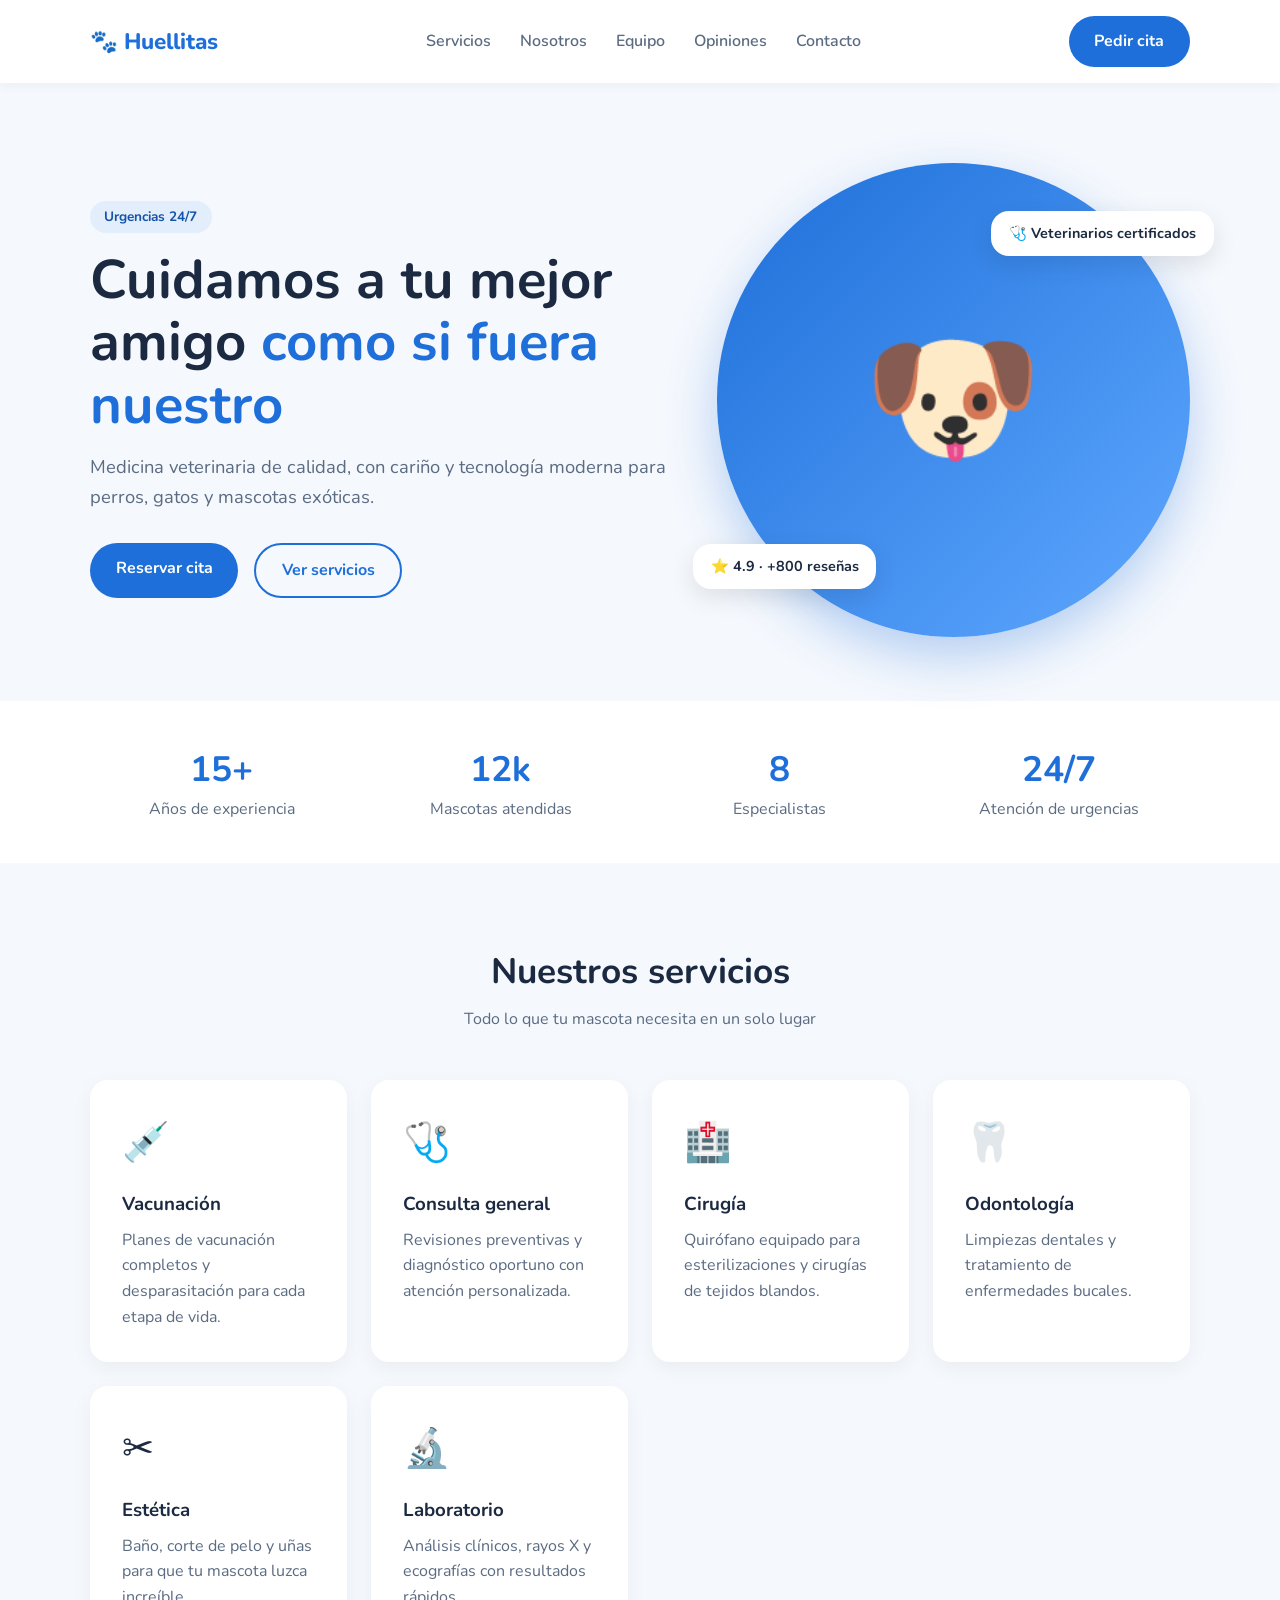
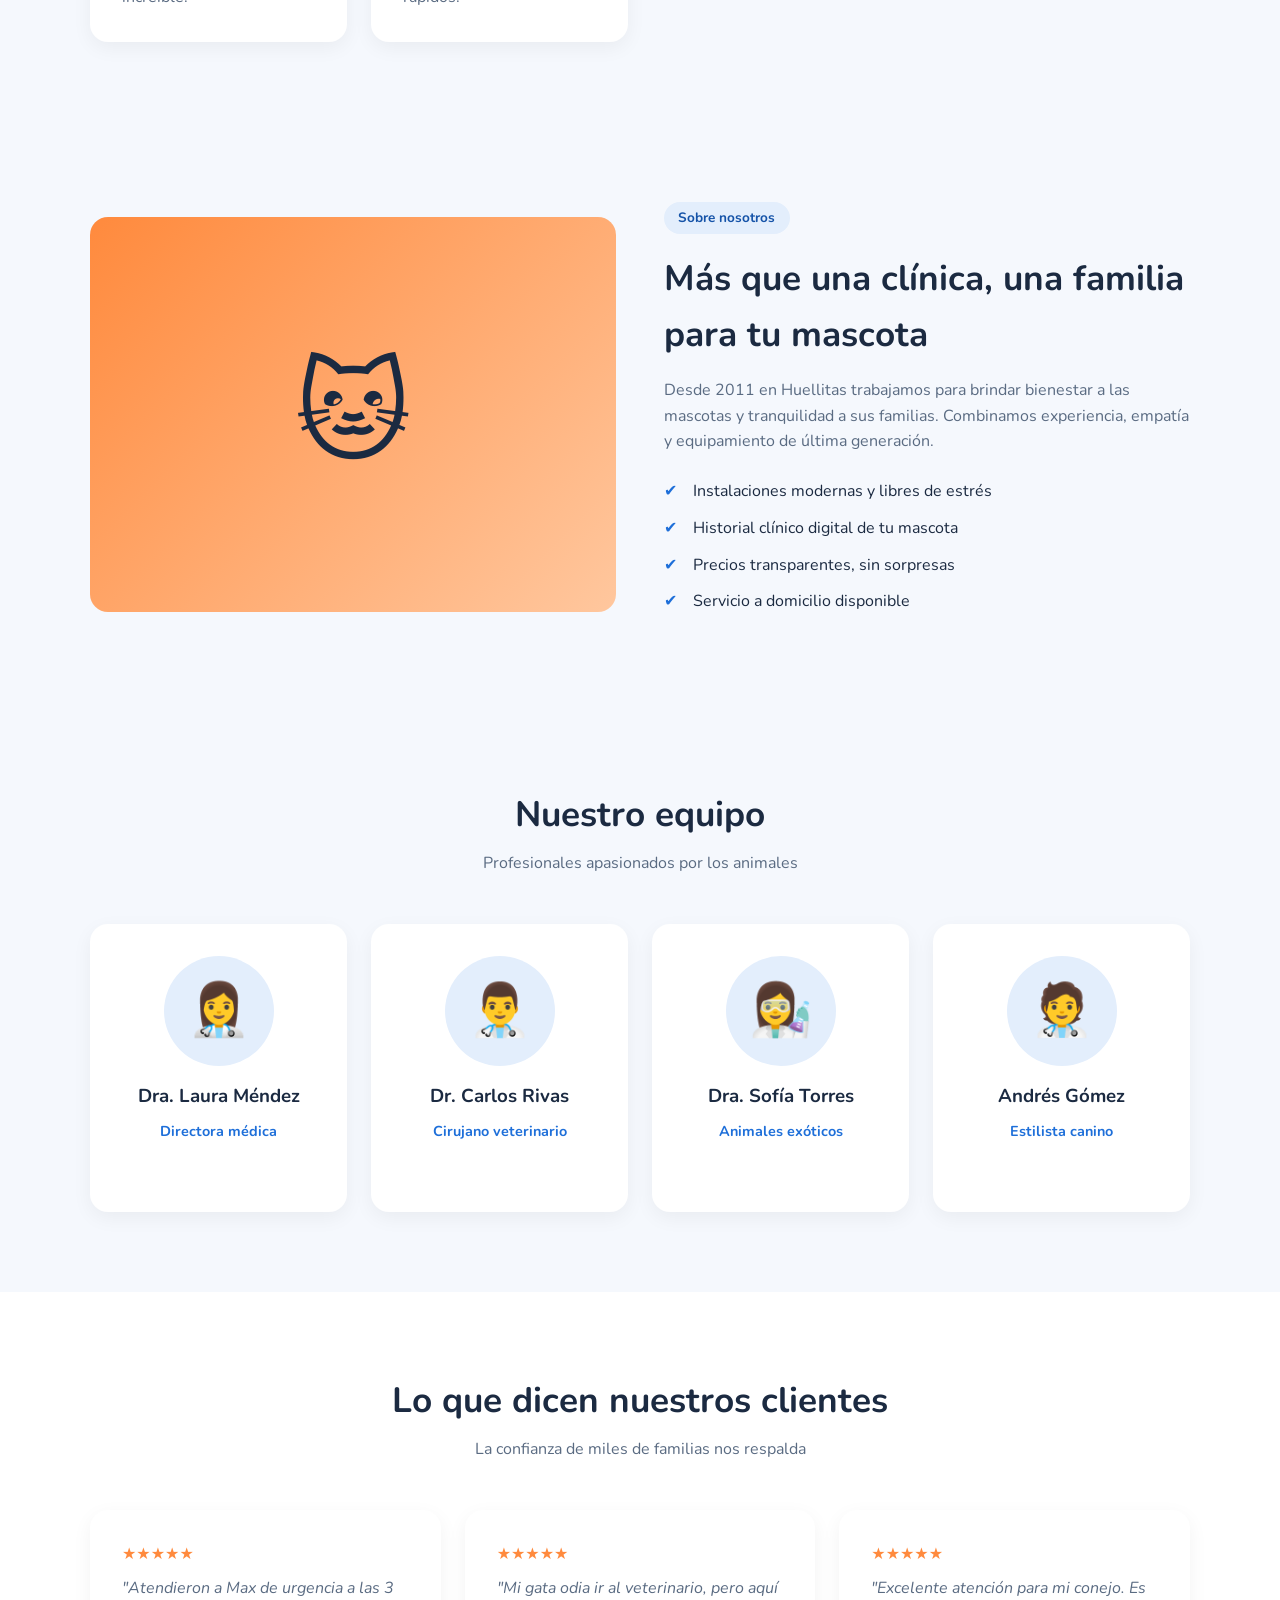
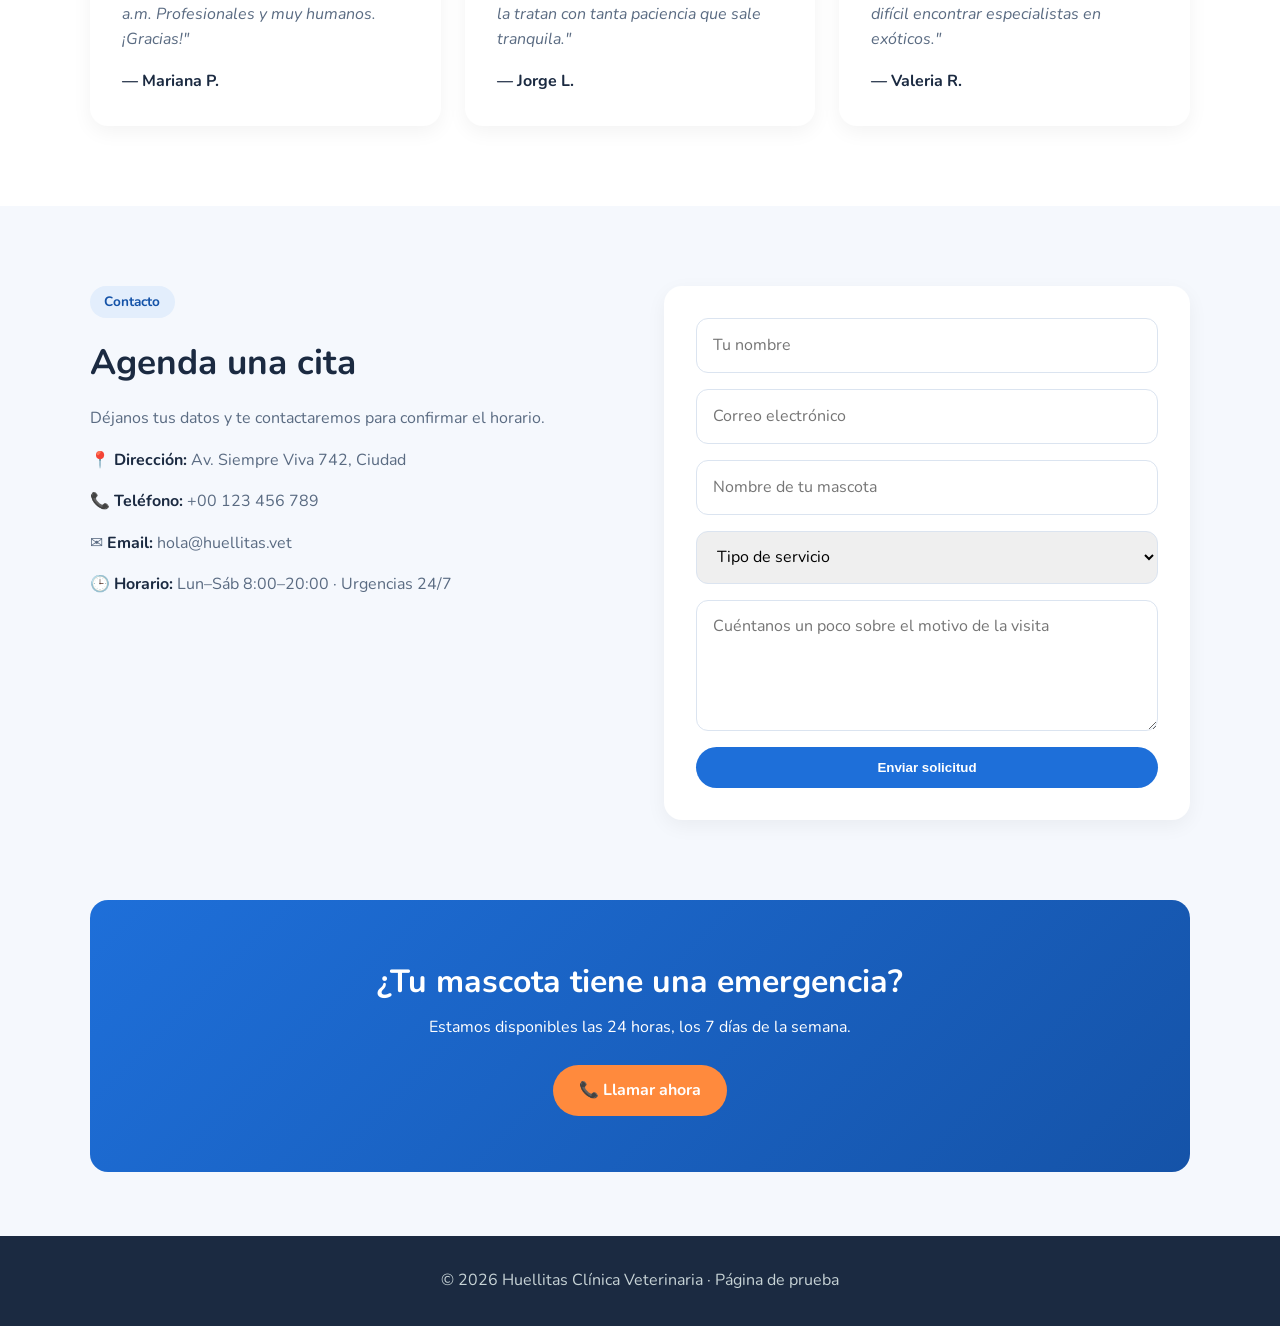
==== index.html @ 5d132a32 "prueba" ====
<!DOCTYPE html>
<html lang="es">
<head>
  <meta charset="UTF-8" />
  <meta name="viewport" content="width=device-width, initial-scale=1.0" />
  <title>Huellitas · Clínica Veterinaria</title>
  <link rel="preconnect" href="https://fonts.googleapis.com" />
  <link href="https://fonts.googleapis.com/css2?family=Nunito:wght@400;600;800&display=swap" rel="stylesheet" />
  <link rel="stylesheet" href="css/styles.css" />
</head>
<body>
  <header>
    <nav class="container">
      <a href="#" class="logo">🐾 Huellitas</a>
      <ul>
        <li><a href="#servicios">Servicios</a></li>
        <li><a href="#nosotros">Nosotros</a></li>
        <li><a href="#equipo">Equipo</a></li>
        <li><a href="#opiniones">Opiniones</a></li>
        <li><a href="#contacto">Contacto</a></li>
      </ul>
      <a href="#contacto" class="btn">Pedir cita</a>
    </nav>
  </header>

  <section class="hero">
    <div class="container">
      <div>
        <span class="tag">Urgencias 24/7</span>
        <h1>Cuidamos a tu mejor amigo <span>como si fuera nuestro</span></h1>
        <p>Medicina veterinaria de calidad, con cariño y tecnología moderna para perros, gatos y mascotas exóticas.</p>
        <div class="hero-actions">
          <a href="#contacto" class="btn">Reservar cita</a>
          <a href="#servicios" class="btn btn-outline">Ver servicios</a>
        </div>
      </div>
      <div class="hero-img">
        🐶
        <div class="badge one">⭐ 4.9 · +800 reseñas</div>
        <div class="badge two">🩺 Veterinarios certificados</div>
      </div>
    </div>
  </section>

  <div class="stats">
    <div class="container">
      <div><strong>15+</strong><span>Años de experiencia</span></div>
      <div><strong>12k</strong><span>Mascotas atendidas</span></div>
      <div><strong>8</strong><span>Especialistas</span></div>
      <div><strong>24/7</strong><span>Atención de urgencias</span></div>
    </div>
  </div>

  <section id="servicios">
    <div class="container">
      <div class="section-title">
        <h2>Nuestros servicios</h2>
        <p>Todo lo que tu mascota necesita en un solo lugar</p>
      </div>
      <div class="grid">
        <div class="card"><div class="icon">💉</div><h3>Vacunación</h3><p>Planes de vacunación completos y desparasitación para cada etapa de vida.</p></div>
        <div class="card"><div class="icon">🩺</div><h3>Consulta general</h3><p>Revisiones preventivas y diagnóstico oportuno con atención personalizada.</p></div>
        <div class="card"><div class="icon">🏥</div><h3>Cirugía</h3><p>Quirófano equipado para esterilizaciones y cirugías de tejidos blandos.</p></div>
        <div class="card"><div class="icon">🦷</div><h3>Odontología</h3><p>Limpiezas dentales y tratamiento de enfermedades bucales.</p></div>
        <div class="card"><div class="icon">✂️</div><h3>Estética</h3><p>Baño, corte de pelo y uñas para que tu mascota luzca increíble.</p></div>
        <div class="card"><div class="icon">🔬</div><h3>Laboratorio</h3><p>Análisis clínicos, rayos X y ecografías con resultados rápidos.</p></div>
      </div>
    </div>
  </section>

  <section id="nosotros" class="about">
    <div class="container">
      <div class="about-img">🐱</div>
      <div>
        <span class="tag">Sobre nosotros</span>
        <h2 style="font-size:2.2rem;margin-bottom:1rem;">Más que una clínica, una familia para tu mascota</h2>
        <p style="color:var(--muted)">Desde 2011 en Huellitas trabajamos para brindar bienestar a las mascotas y tranquilidad a sus familias. Combinamos experiencia, empatía y equipamiento de última generación.</p>
        <ul>
          <li>Instalaciones modernas y libres de estrés</li>
          <li>Historial clínico digital de tu mascota</li>
          <li>Precios transparentes, sin sorpresas</li>
          <li>Servicio a domicilio disponible</li>
        </ul>
      </div>
    </div>
  </section>

  <section id="equipo" class="team">
    <div class="container">
      <div class="section-title">
        <h2>Nuestro equipo</h2>
        <p>Profesionales apasionados por los animales</p>
      </div>
      <div class="grid">
        <a href="veterinario.html?id=laura" class="card"><div class="avatar">👩‍⚕️</div><h3>Dra. Laura Méndez</h3><p class="role">Directora médica</p><span class="more">Ver perfil →</span></a>
        <a href="veterinario.html?id=carlos" class="card"><div class="avatar">👨‍⚕️</div><h3>Dr. Carlos Rivas</h3><p class="role">Cirujano veterinario</p><span class="more">Ver perfil →</span></a>
        <a href="veterinario.html?id=sofia" class="card"><div class="avatar">👩‍🔬</div><h3>Dra. Sofía Torres</h3><p class="role">Animales exóticos</p><span class="more">Ver perfil →</span></a>
        <a href="veterinario.html?id=andres" class="card"><div class="avatar">🧑‍⚕️</div><h3>Andrés Gómez</h3><p class="role">Estilista canino</p><span class="more">Ver perfil →</span></a>
      </div>
    </div>
  </section>

  <section id="opiniones" class="testimonials">
    <div class="container">
      <div class="section-title">
        <h2>Lo que dicen nuestros clientes</h2>
        <p>La confianza de miles de familias nos respalda</p>
      </div>
      <div class="grid">
        <div class="card"><div class="stars">★★★★★</div><p class="quote">"Atendieron a Max de urgencia a las 3 a.m. Profesionales y muy humanos. ¡Gracias!"</p><strong>— Mariana P.</strong></div>
        <div class="card"><div class="stars">★★★★★</div><p class="quote">"Mi gata odia ir al veterinario, pero aquí la tratan con tanta paciencia que sale tranquila."</p><strong>— Jorge L.</strong></div>
        <div class="card"><div class="stars">★★★★★</div><p class="quote">"Excelente atención para mi conejo. Es difícil encontrar especialistas en exóticos."</p><strong>— Valeria R.</strong></div>
      </div>
    </div>
  </section>

  <section id="contacto" class="contact">
    <div class="container">
      <div class="info">
        <span class="tag">Contacto</span>
        <h2 style="font-size:2.2rem;margin-bottom:1rem;">Agenda una cita</h2>
        <p>Déjanos tus datos y te contactaremos para confirmar el horario.</p>
        <p>📍 <strong>Dirección:</strong> Av. Siempre Viva 742, Ciudad</p>
        <p>📞 <strong>Teléfono:</strong> +00 123 456 789</p>
        <p>✉️ <strong>Email:</strong> hola@huellitas.vet</p>
        <p>🕒 <strong>Horario:</strong> Lun–Sáb 8:00–20:00 · Urgencias 24/7</p>
      </div>
      <form id="form">
        <input type="text" placeholder="Tu nombre" required />
        <input type="email" placeholder="Correo electrónico" required />
        <input type="text" placeholder="Nombre de tu mascota" required />
        <select required>
          <option value="">Tipo de servicio</option>
          <option>Consulta general</option>
          <option>Vacunación</option>
          <option>Cirugía</option>
          <option>Estética</option>
          <option>Otro</option>
        </select>
        <textarea rows="4" placeholder="Cuéntanos un poco sobre el motivo de la visita"></textarea>
        <button type="submit" class="btn">Enviar solicitud</button>
        <p class="form-msg" id="msg">✅ ¡Gracias! Te contactaremos pronto.</p>
      </form>
    </div>
  </section>

  <div class="container">
    <div class="cta">
      <h2>¿Tu mascota tiene una emergencia?</h2>
      <p>Estamos disponibles las 24 horas, los 7 días de la semana.</p>
      <a href="tel:+00123456789" class="btn">📞 Llamar ahora</a>
    </div>
  </div>

  <footer>
    <p>© 2026 Huellitas Clínica Veterinaria · Página de prueba</p>
  </footer>

  <script src="js/main.js"></script>
</body>
</html>
---- css/styles.css ----
:root {
  --primary: #1e6fd9;
  --primary-dark: #1553a8;
  --primary-light: #e3eefc;
  --accent: #ff8a3d;
  --accent-light: #ffc79e;
  --bg: #f5f8fd;
  --text: #1b2a41;
  --muted: #5a6b82;
  --radius: 18px;
}
* { box-sizing: border-box; margin: 0; padding: 0; }
html { scroll-behavior: smooth; }
body { font-family: "Nunito", system-ui, sans-serif; color: var(--text); background: var(--bg); line-height: 1.6; }
a { color: inherit; text-decoration: none; }
.container { width: min(1100px, 92%); margin: 0 auto; }

/* Header */
header { position: sticky; top: 0; background: rgba(255,255,255,.92); backdrop-filter: blur(8px); box-shadow: 0 2px 12px rgba(0,0,0,.05); z-index: 10; }
nav { display: flex; align-items: center; justify-content: space-between; padding: 1rem 0; }
.logo { font-weight: 800; font-size: 1.4rem; color: var(--primary); }
nav ul { display: flex; gap: 1.8rem; list-style: none; }
nav ul a { font-weight: 600; color: var(--muted); transition: color .2s; }
nav ul a:hover { color: var(--primary); }
.btn { display: inline-block; background: var(--primary); color: #fff; padding: .8rem 1.6rem; border-radius: 999px; font-weight: 700; border: none; cursor: pointer; transition: background .2s, transform .2s; }
.btn:hover { background: var(--primary-dark); transform: translateY(-2px); }
.btn-outline { background: transparent; color: var(--primary); border: 2px solid var(--primary); }
.btn-outline:hover { background: var(--primary); color: #fff; }

/* Hero */
.hero { padding: 5rem 0 4rem; }
.hero .container { display: grid; grid-template-columns: 1.1fr .9fr; gap: 3rem; align-items: center; }
.tag { display: inline-block; background: var(--primary-light); color: var(--primary-dark); padding: .3rem .9rem; border-radius: 999px; font-weight: 700; font-size: .85rem; margin-bottom: 1rem; }
.hero h1 { font-size: clamp(2.2rem, 5vw, 3.4rem); line-height: 1.15; margin-bottom: 1rem; }
.hero h1 span { color: var(--primary); }
.hero p { color: var(--muted); font-size: 1.15rem; margin-bottom: 2rem; }
.hero-actions { display: flex; gap: 1rem; flex-wrap: wrap; }
.hero-img { position: relative; aspect-ratio: 1; border-radius: 50%; background: linear-gradient(135deg, var(--primary), #5fa8ff); display: grid; place-items: center; font-size: 9rem; box-shadow: 0 20px 50px rgba(30,111,217,.3); }
.badge { position: absolute; background: #fff; padding: .7rem 1.1rem; border-radius: var(--radius); box-shadow: 0 8px 24px rgba(0,0,0,.1); font-size: .9rem; font-weight: 700; }
.badge.one { bottom: 10%; left: -5%; }
.badge.two { top: 10%; right: -5%; }

/* Stats */
.stats { background: #fff; padding: 2.5rem 0; }
.stats .container { display: grid; grid-template-columns: repeat(4, 1fr); text-align: center; gap: 1rem; }
.stats strong { display: block; font-size: 2.2rem; color: var(--primary); }
.stats span { color: var(--muted); }

/* Sections */
section { padding: 5rem 0; }
.section-title { text-align: center; margin-bottom: 3rem; }
.section-title h2 { font-size: 2.2rem; margin-bottom: .5rem; }
.section-title p { color: var(--muted); }

.grid { display: grid; grid-template-columns: repeat(auto-fit, minmax(240px, 1fr)); gap: 1.5rem; }
.card { background: #fff; padding: 2rem; border-radius: var(--radius); box-shadow: 0 6px 20px rgba(0,0,0,.05); transition: transform .25s, box-shadow .25s; }
.card:hover { transform: translateY(-6px); box-shadow: 0 14px 30px rgba(0,0,0,.08); }
.card .icon { font-size: 2.4rem; margin-bottom: 1rem; }
.card h3 { margin-bottom: .5rem; }
.card p { color: var(--muted); }

/* About */
.about .container { display: grid; grid-template-columns: 1fr 1fr; gap: 3rem; align-items: center; }
.about-img { border-radius: var(--radius); background: linear-gradient(135deg, var(--accent), var(--accent-light)); aspect-ratio: 4/3; display: grid; place-items: center; font-size: 7rem; }
.about ul { list-style: none; margin-top: 1.5rem; }
.about li { margin-bottom: .7rem; padding-left: 1.8rem; position: relative; }
.about li::before { content: "✔"; position: absolute; left: 0; color: var(--primary); font-weight: 800; }

/* Team */
.team .card { text-align: center; }
.avatar { width: 110px; height: 110px; border-radius: 50%; margin: 0 auto 1rem; display: grid; place-items: center; font-size: 3.2rem; background: var(--primary-light); }
.team .role { color: var(--primary); font-weight: 700; font-size: .9rem; }
.team .card { display: block; cursor: pointer; }
.team .more { display: inline-block; margin-top: .8rem; color: var(--accent); font-weight: 700; font-size: .9rem; opacity: 0; transform: translateY(4px); transition: opacity .2s, transform .2s; }
.team .card:hover .more { opacity: 1; transform: none; }

/* Perfil del veterinario */
.back { display: inline-block; margin-bottom: 2rem; color: var(--primary); font-weight: 700; }
.back:hover { text-decoration: underline; }
.profile-hero { display: grid; grid-template-columns: 260px 1fr; gap: 3rem; align-items: center; background: #fff; padding: 2.5rem; border-radius: var(--radius); box-shadow: 0 6px 20px rgba(0,0,0,.05); }
.profile-avatar { width: 240px; height: 240px; border-radius: 50%; display: grid; place-items: center; font-size: 7rem; background: linear-gradient(135deg, var(--primary), #5fa8ff); box-shadow: 0 20px 50px rgba(30,111,217,.3); }
.profile-hero h1 { font-size: clamp(2rem, 4vw, 2.8rem); line-height: 1.2; }
.profile-hero .role { color: var(--primary); font-weight: 800; font-size: 1.1rem; margin-bottom: 1rem; }
.profile-hero .bio { color: var(--muted); margin-bottom: 1.5rem; }
.chips { display: flex; flex-wrap: wrap; gap: .5rem; margin-bottom: 1.5rem; }
.chip { background: var(--primary-light); color: var(--primary-dark); padding: .35rem .9rem; border-radius: 999px; font-weight: 700; font-size: .85rem; }
.profile-grid { display: grid; grid-template-columns: repeat(auto-fit, minmax(260px, 1fr)); gap: 1.5rem; margin-top: 1.5rem; }
.profile-grid h3 { margin-bottom: 1rem; }
.profile-grid ul { list-style: none; }
.profile-grid li { padding: .5rem 0; border-bottom: 1px solid #edf1f7; color: var(--muted); }
.profile-grid li:last-child { border-bottom: none; }
.profile-grid li strong { color: var(--text); }
.schedule li { display: flex; justify-content: space-between; }
.not-found { text-align: center; padding: 4rem 0; }
.not-found h1 { margin-bottom: 1rem; }
.others { margin-top: 4rem; }
.others h2 { text-align: center; margin-bottom: 2rem; }

@media (max-width: 800px) {
  .profile-hero { grid-template-columns: 1fr; text-align: center; padding: 2rem 1.5rem; }
  .profile-avatar { width: 180px; height: 180px; font-size: 5rem; margin: 0 auto; }
  .chips { justify-content: center; }
}

/* Testimonials */
.testimonials { background: #fff; }
.quote { font-style: italic; color: var(--muted); margin-bottom: 1rem; }
.stars { color: var(--accent); margin-bottom: .5rem; }

/* Contact */
.contact .container { display: grid; grid-template-columns: 1fr 1fr; gap: 3rem; }
.info p { margin-bottom: 1rem; color: var(--muted); }
.info strong { color: var(--text); }
form { background: #fff; padding: 2rem; border-radius: var(--radius); box-shadow: 0 6px 20px rgba(0,0,0,.05); display: grid; gap: 1rem; }
input, select, textarea { width: 100%; padding: .85rem 1rem; border: 1.5px solid #dbe4f0; border-radius: 12px; font: inherit; }
input:focus, select:focus, textarea:focus { outline: none; border-color: var(--primary); }
.form-msg { color: var(--primary-dark); font-weight: 700; display: none; }

/* CTA */
.cta { background: linear-gradient(135deg, var(--primary), var(--primary-dark)); color: #fff; text-align: center; border-radius: var(--radius); padding: 3.5rem 2rem; }
.cta h2 { font-size: 2rem; margin-bottom: .5rem; }
.cta .btn { background: var(--accent); color: #fff; margin-top: 1.5rem; }

footer { background: var(--text); color: #c7d3d6; text-align: center; padding: 2rem 0; margin-top: 4rem; }

@media (max-width: 800px) {
  nav ul { display: none; }
  .hero .container, .about .container, .contact .container { grid-template-columns: 1fr; }
  .hero-img { max-width: 320px; margin: 0 auto; font-size: 6rem; }
  .stats .container { grid-template-columns: repeat(2, 1fr); }
}
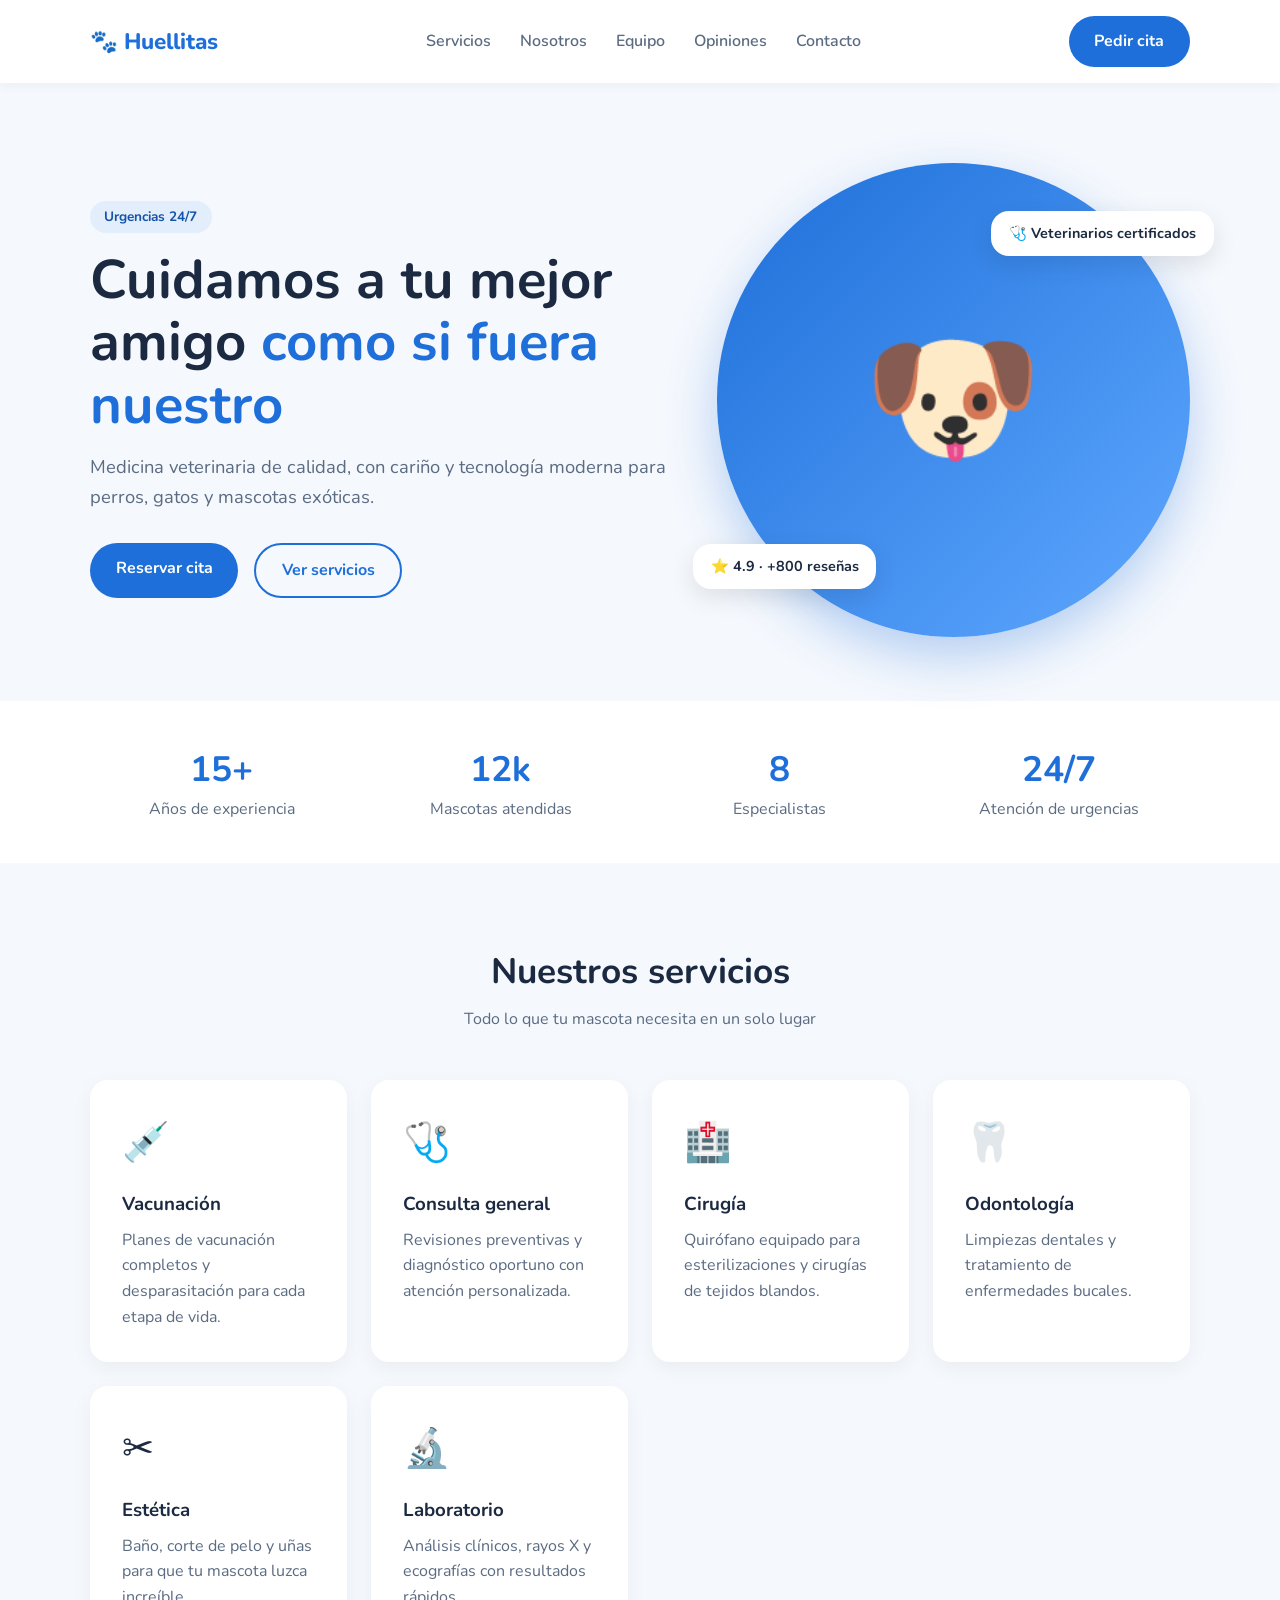
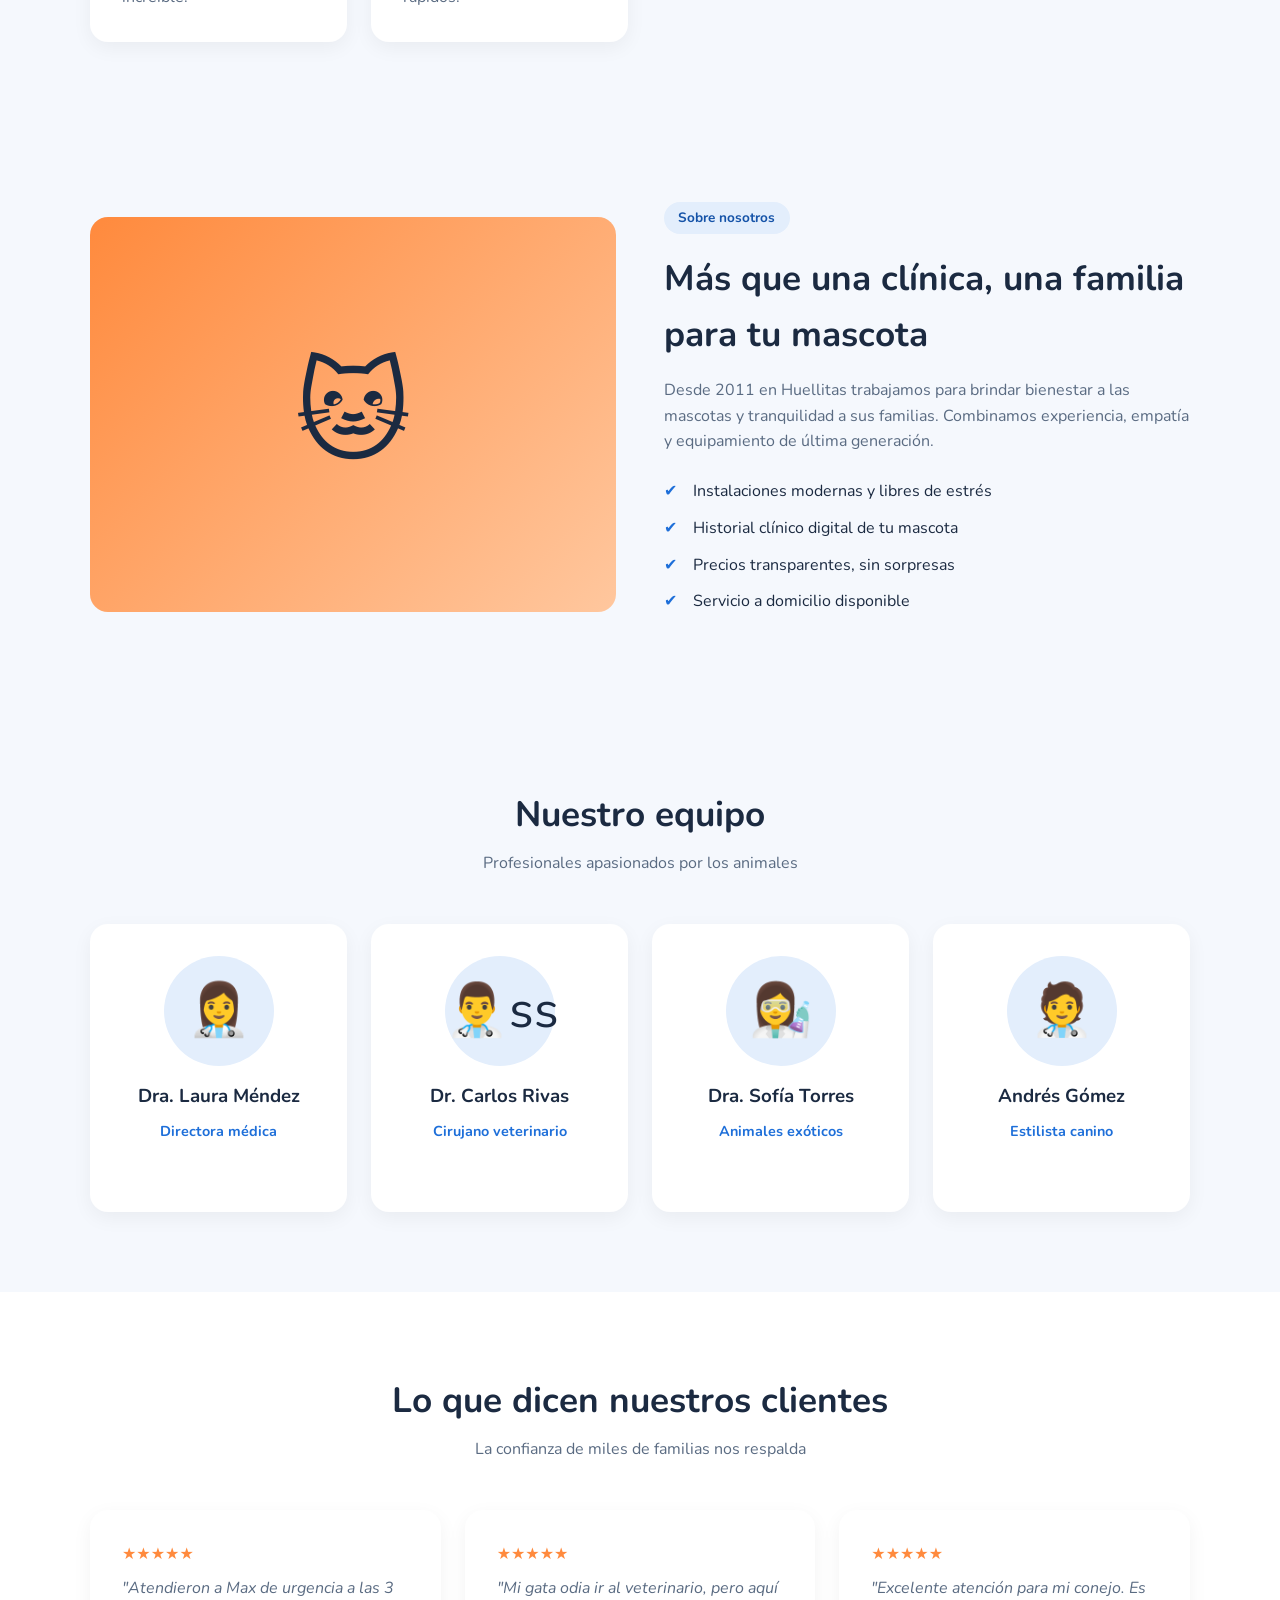
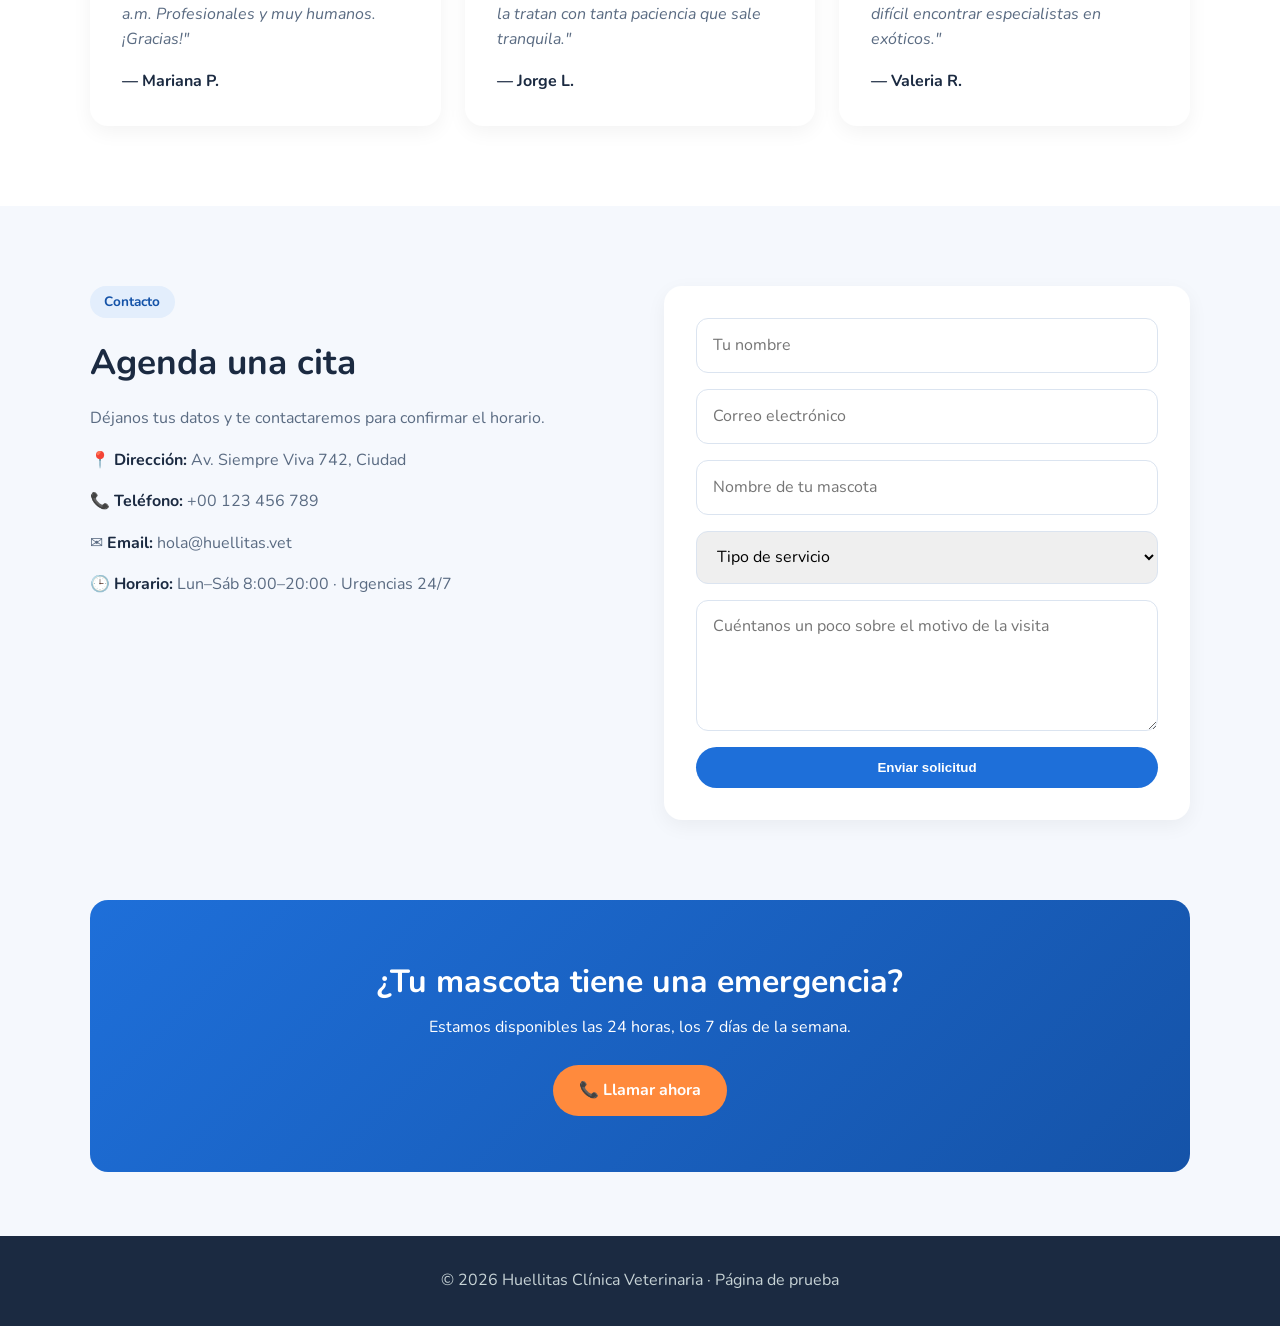
==== commit 06a0ebd7: "testst" ====
--- a/index.html
+++ b/index.html
@@ -93,7 +93,7 @@
       </div>
       <div class="grid">
         <a href="veterinario.html?id=laura" class="card"><div class="avatar">👩‍⚕️</div><h3>Dra. Laura Méndez</h3><p class="role">Directora médica</p><span class="more">Ver perfil →</span></a>
-        <a href="veterinario.html?id=carlos" class="card"><div class="avatar">👨‍⚕️</div><h3>Dr. Carlos Rivas</h3><p class="role">Cirujano veterinario</p><span class="more">Ver perfil →</span></a>
+        <a href="veterinario.html?id=carlos" class="card"><div class="avatar">👨‍⚕️ss</div><h3>Dr. Carlos Rivas</h3><p class="role">Cirujano veterinario</p><span class="more">Ver perfil →</span></a>
         <a href="veterinario.html?id=sofia" class="card"><div class="avatar">👩‍🔬</div><h3>Dra. Sofía Torres</h3><p class="role">Animales exóticos</p><span class="more">Ver perfil →</span></a>
         <a href="veterinario.html?id=andres" class="card"><div class="avatar">🧑‍⚕️</div><h3>Andrés Gómez</h3><p class="role">Estilista canino</p><span class="more">Ver perfil →</span></a>
       </div>
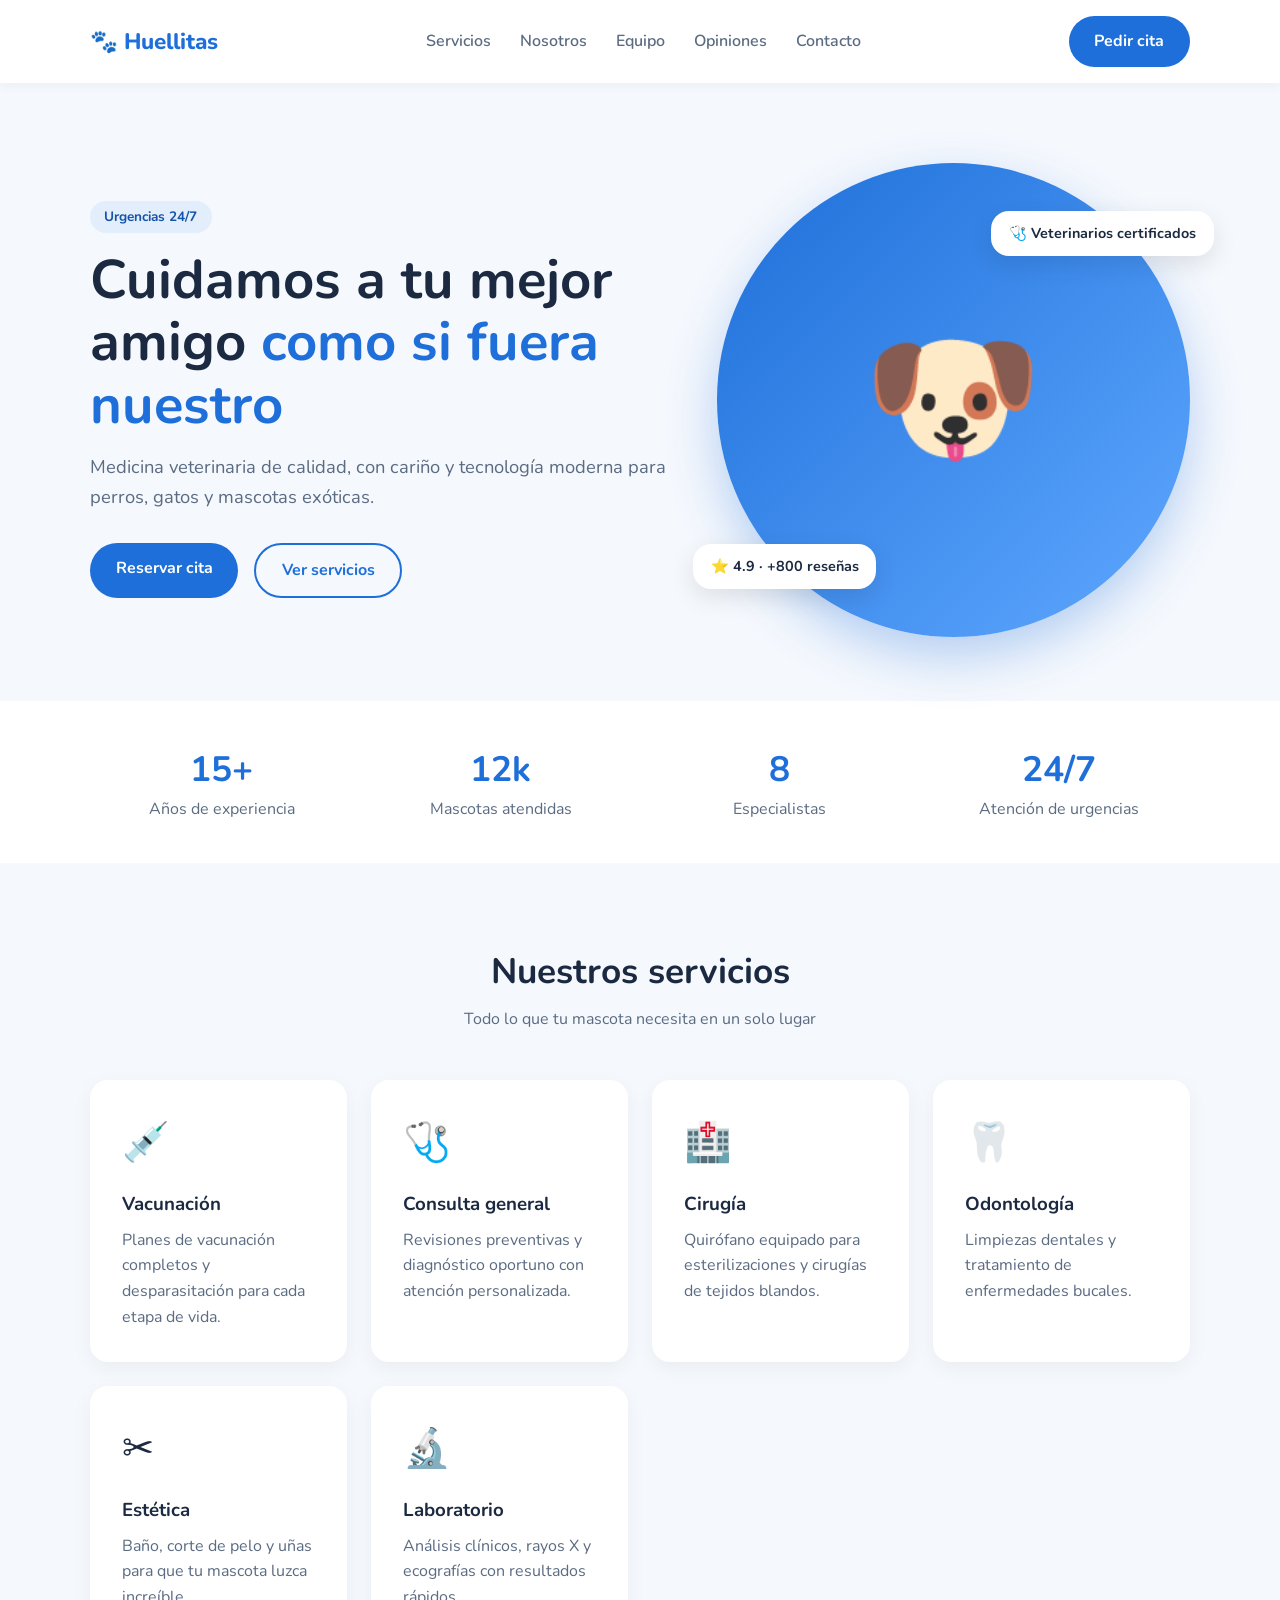
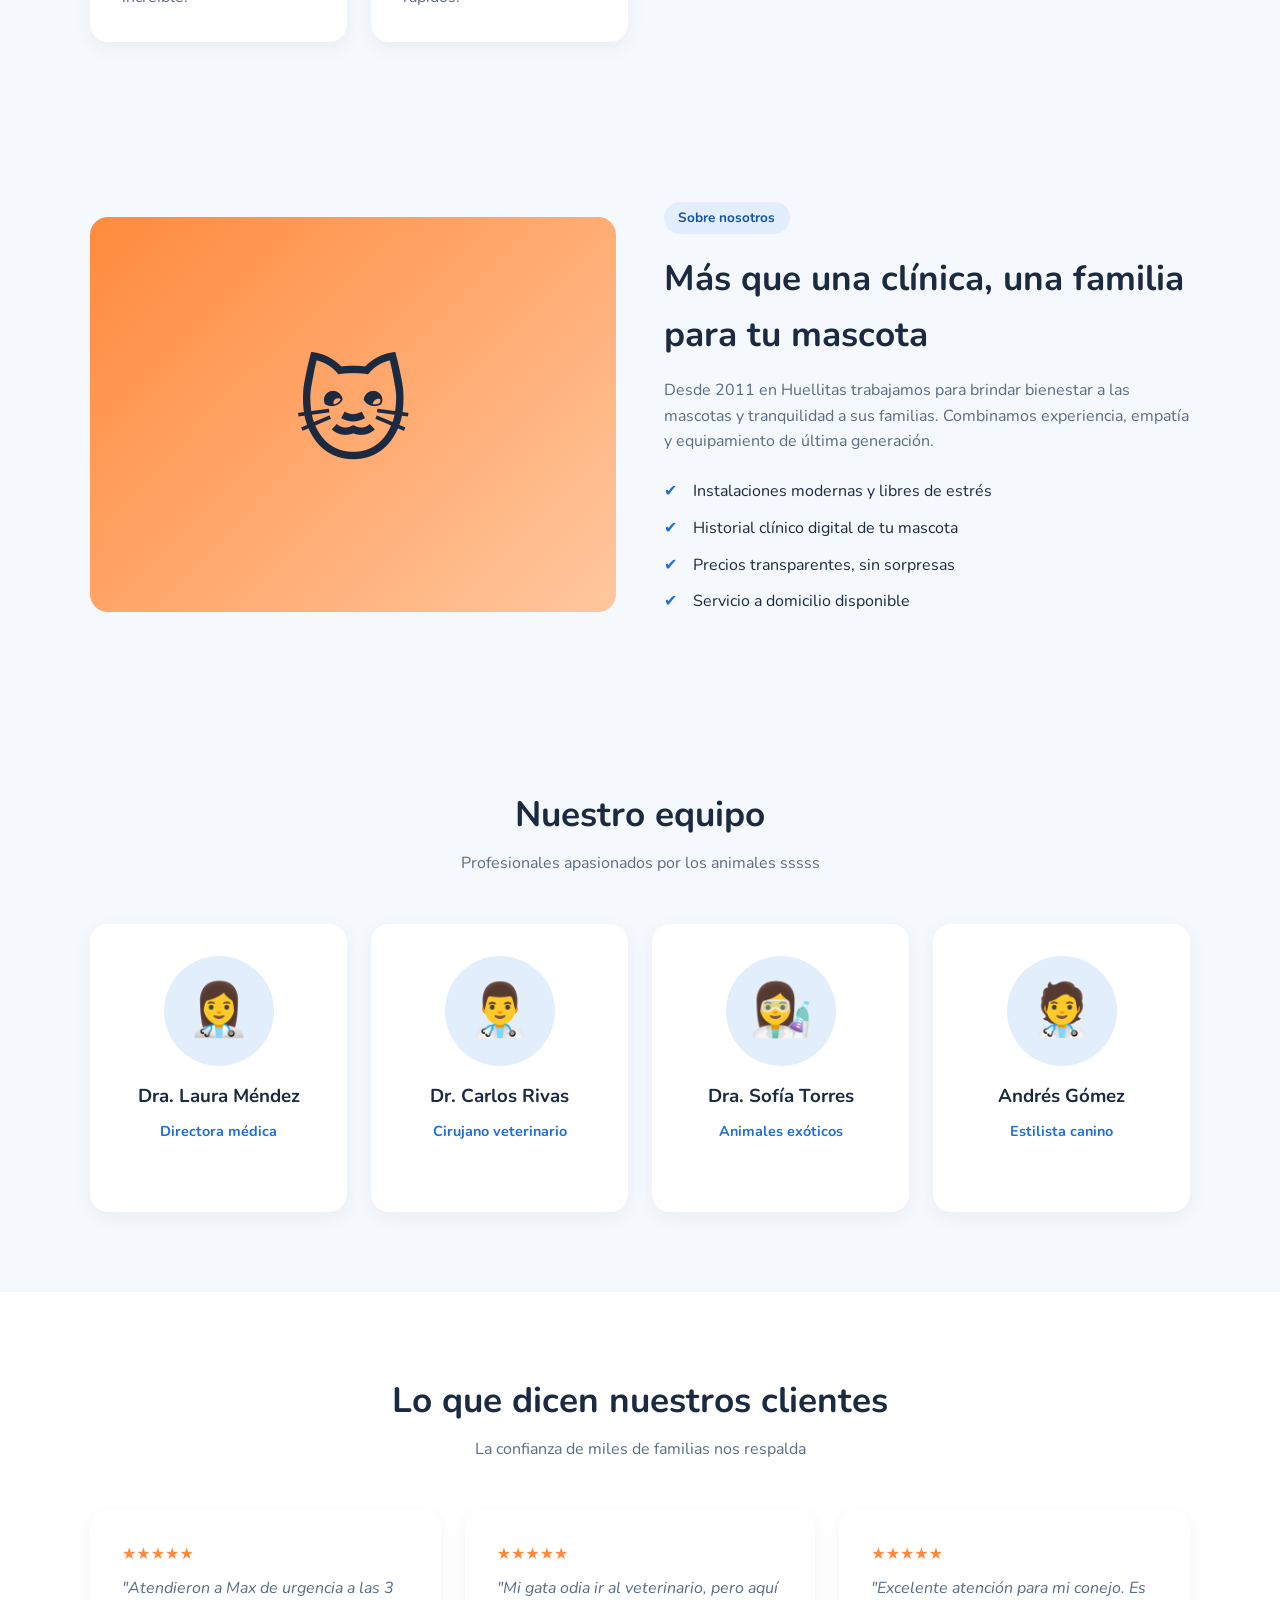
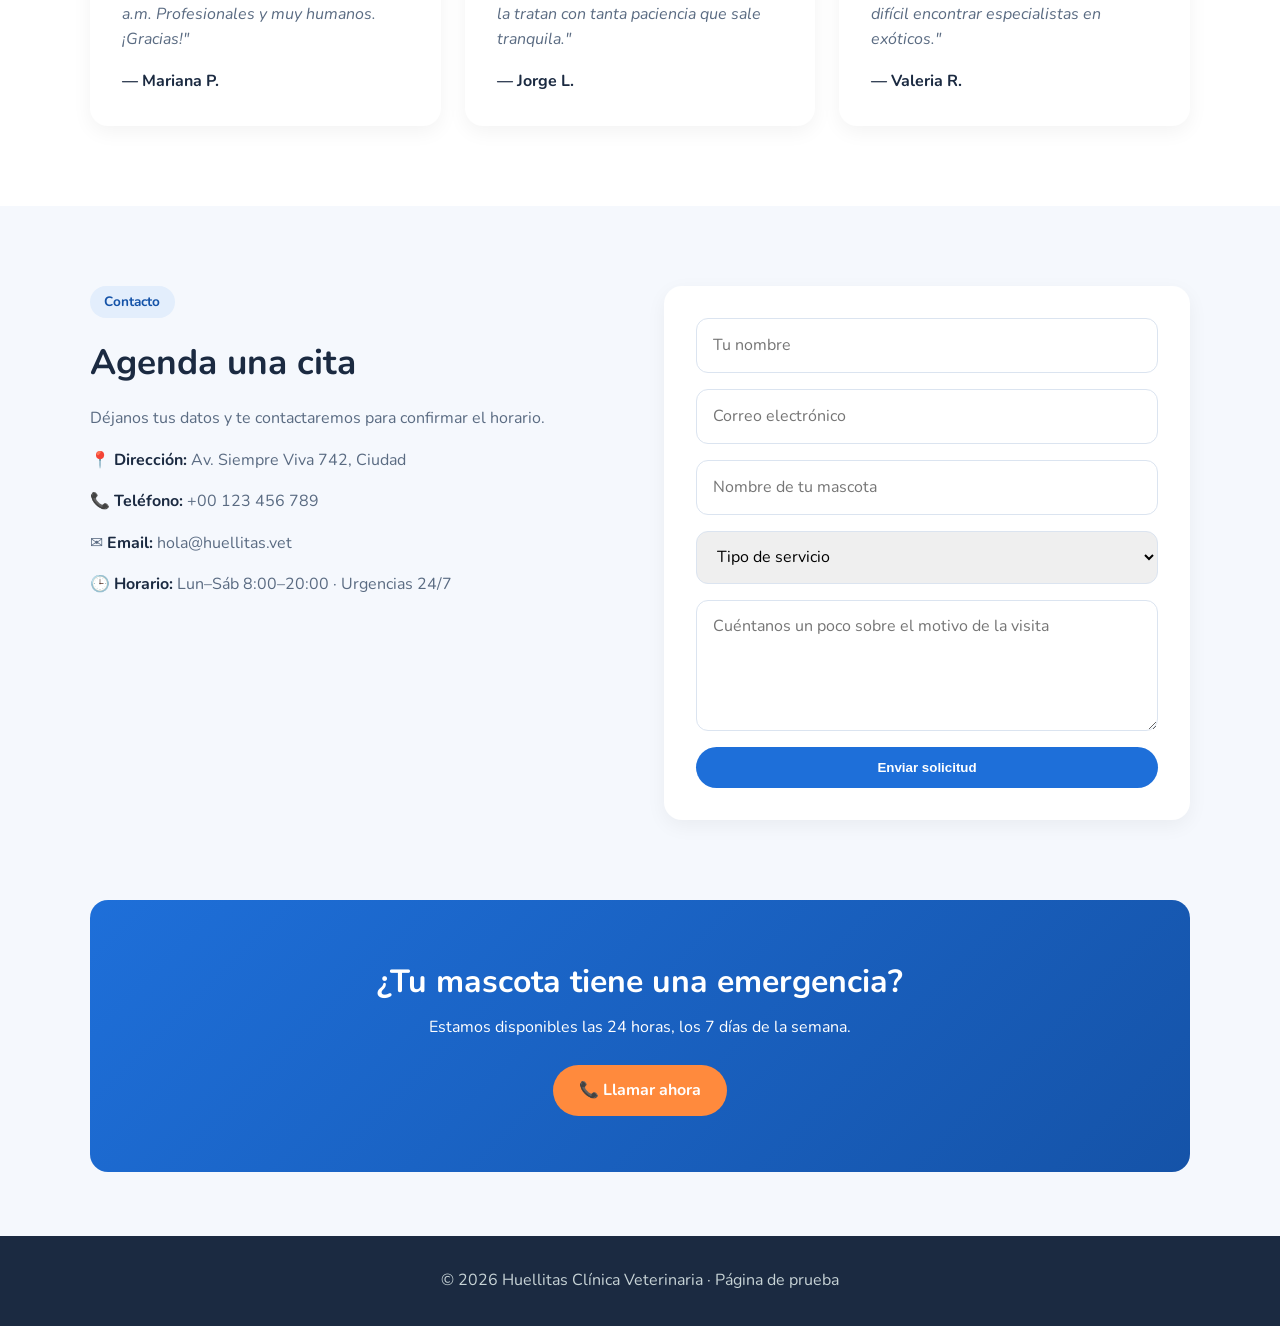
==== commit d7cdaefa: "Fix team section text and remove extra characters" ====
--- a/index.html
+++ b/index.html
@@ -89,11 +89,11 @@
     <div class="container">
       <div class="section-title">
         <h2>Nuestro equipo</h2>
-        <p>Profesionales apasionados por los animales</p>
+        <p>Profesionales apasionados por los animales sssss</p>
       </div>
       <div class="grid">
         <a href="veterinario.html?id=laura" class="card"><div class="avatar">👩‍⚕️</div><h3>Dra. Laura Méndez</h3><p class="role">Directora médica</p><span class="more">Ver perfil →</span></a>
-        <a href="veterinario.html?id=carlos" class="card"><div class="avatar">👨‍⚕️ss</div><h3>Dr. Carlos Rivas</h3><p class="role">Cirujano veterinario</p><span class="more">Ver perfil →</span></a>
+        <a href="veterinario.html?id=carlos" class="card"><div class="avatar">👨‍⚕️</div><h3>Dr. Carlos Rivas</h3><p class="role">Cirujano veterinario</p><span class="more">Ver perfil →</span></a>
         <a href="veterinario.html?id=sofia" class="card"><div class="avatar">👩‍🔬</div><h3>Dra. Sofía Torres</h3><p class="role">Animales exóticos</p><span class="more">Ver perfil →</span></a>
         <a href="veterinario.html?id=andres" class="card"><div class="avatar">🧑‍⚕️</div><h3>Andrés Gómez</h3><p class="role">Estilista canino</p><span class="more">Ver perfil →</span></a>
       </div>
